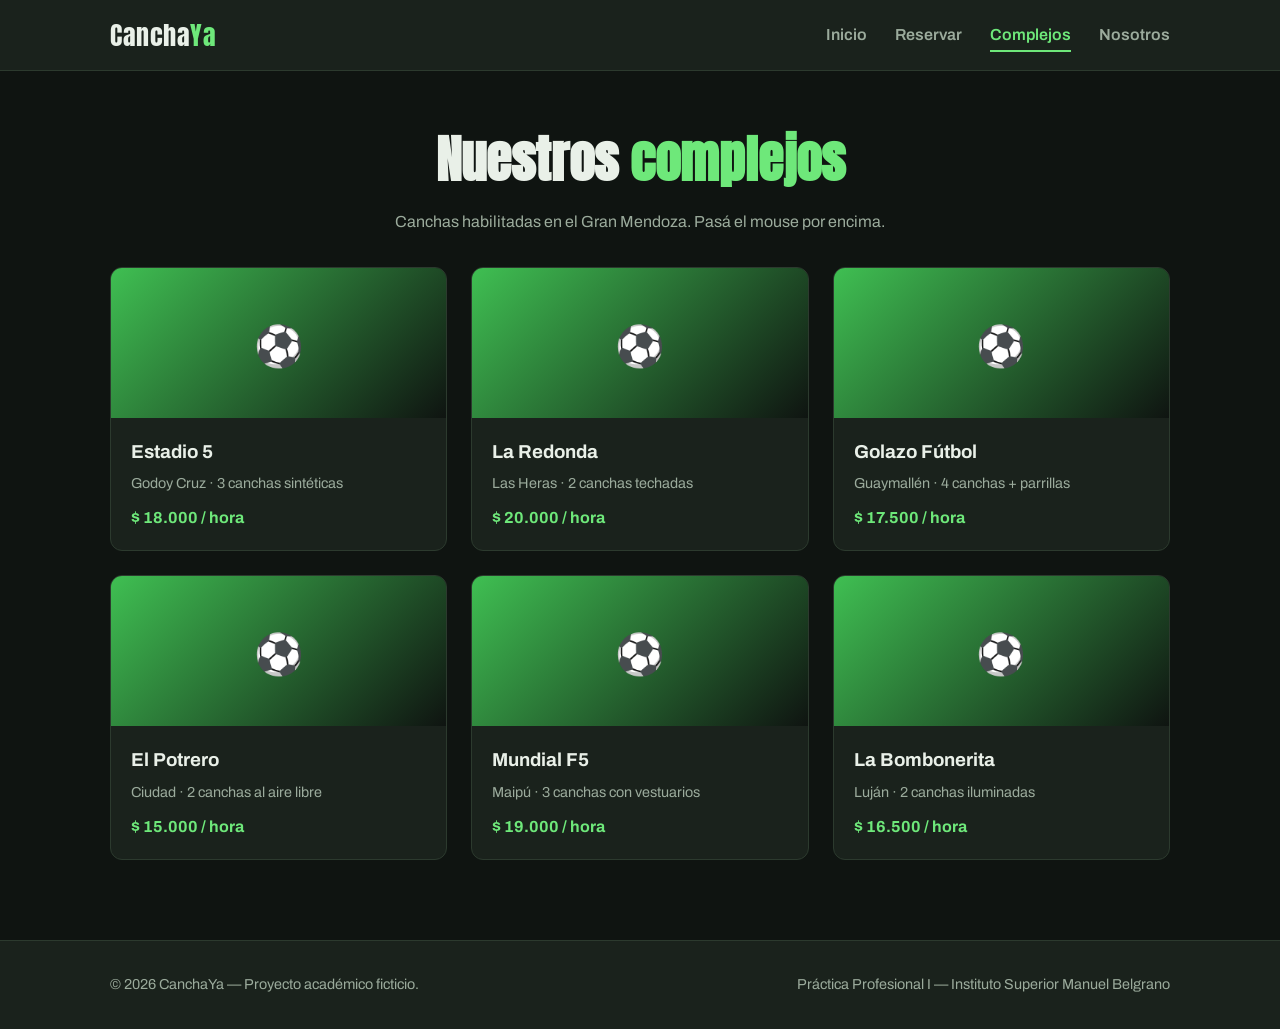
==== complejos.html @ 6e0f5f14 "Reorganiza el sitio a la raiz del repo" ====
<!DOCTYPE html>
<!-- =========================================================================
     PÁGINA: Complejos (complejos.html)
     RESPONSABLE: [GON] Gonzalo Tapia — Contenido / UX
     QUÉ HACE: listado de complejos ficticios en tarjetas. Contenido y orden
     visual son decisión de UX. La estructura común es de [FED] Federico.
     ========================================================================= -->
<html lang="es">
<head>
  <meta charset="UTF-8">
  <meta name="viewport" content="width=device-width, initial-scale=1.0">
  <!-- [GUS] meta author -->
  <meta name="author" content="Gonzalo Tapia">
  <meta name="description" content="Complejos de fútbol 5 disponibles en CanchaYa.">
  <title>Complejos — CanchaYa</title>
  <link rel="preconnect" href="https://fonts.googleapis.com">
  <link rel="preconnect" href="https://fonts.gstatic.com" crossorigin>
  <link href="https://fonts.googleapis.com/css2?family=Anton&family=Archivo:wght@400;600;700&display=swap" rel="stylesheet">
  <link rel="stylesheet" href="css/estilos.css">
</head>

<body>

  <!-- [FED] HEADER común -->
  <header class="cabecera">
    <div class="contenedor">
      <a href="index.html" class="logo">Cancha<span>Ya</span></a>
      <button class="hamburguesa" aria-label="Abrir menú">&#9776;</button>
      <nav>
        <ul class="menu">
          <li><a href="index.html">Inicio</a></li>
          <li><a href="reservar.html">Reservar</a></li>
          <li><a href="complejos.html" class="activo">Complejos</a></li>
          <li><a href="nosotros.html">Nosotros</a></li>
        </ul>
      </nav>
    </div>
  </header>

  <main>
    <section class="encabezado-pagina">
      <div class="contenedor">
        <h1>Nuestros <span>complejos</span></h1>
        <p>Canchas habilitadas en el Gran Mendoza. Pasá el mouse por encima.</p>
      </div>
    </section>

    <!-- [GON] grilla de complejos (contenido ficticio) -->
    <section class="contenedor">
      <div class="grilla-complejos">

        <article class="complejo">
          <div class="foto">⚽</div>
          <div class="info">
            <h3>Estadio 5</h3>
            <p class="dato">Godoy Cruz · 3 canchas sintéticas</p>
            <p class="precio">$ 18.000 / hora</p>
          </div>
        </article>

        <article class="complejo">
          <div class="foto">⚽</div>
          <div class="info">
            <h3>La Redonda</h3>
            <p class="dato">Las Heras · 2 canchas techadas</p>
            <p class="precio">$ 20.000 / hora</p>
          </div>
        </article>

        <article class="complejo">
          <div class="foto">⚽</div>
          <div class="info">
            <h3>Golazo Fútbol</h3>
            <p class="dato">Guaymallén · 4 canchas + parrillas</p>
            <p class="precio">$ 17.500 / hora</p>
          </div>
        </article>

        <article class="complejo">
          <div class="foto">⚽</div>
          <div class="info">
            <h3>El Potrero</h3>
            <p class="dato">Ciudad · 2 canchas al aire libre</p>
            <p class="precio">$ 15.000 / hora</p>
          </div>
        </article>

        <article class="complejo">
          <div class="foto">⚽</div>
          <div class="info">
            <h3>Mundial F5</h3>
            <p class="dato">Maipú · 3 canchas con vestuarios</p>
            <p class="precio">$ 19.000 / hora</p>
          </div>
        </article>

        <article class="complejo">
          <div class="foto">⚽</div>
          <div class="info">
            <h3>La Bombonerita</h3>
            <p class="dato">Luján · 2 canchas iluminadas</p>
            <p class="precio">$ 16.500 / hora</p>
          </div>
        </article>

      </div>
    </section>
  </main>

  <!-- [FED] FOOTER común -->
  <footer class="pie">
    <div class="contenedor">
      <span>© 2026 CanchaYa — Proyecto académico ficticio.</span>
      <span>Práctica Profesional I — Instituto Superior Manuel Belgrano</span>
    </div>
  </footer>

  <script src="js/menu.js"></script>
</body>
</html>
---- css/estilos.css ----
/* =========================================================================
   CanchaYa — Hoja de estilos compartida (la importan TODAS las páginas).
   -------------------------------------------------------------------------
   MAPA DE RESPONSABILIDADES (para Gustavo / documentación):
     [FED] Federico Cabrera  — Frontend / HTML  (base, layout, header/footer)
     [LEA] Leandro Licata    — Frontend / Formularios
     [GON] Gonzalo Tapia     — Contenido / UX
     [GUS] Gustavo Di Paola  — Documentación / Git
   Cada sección de abajo está etiquetada con la sigla del responsable.
   ========================================================================= */


/* ===== [FED] TOKENS DE DISEÑO =============================================
   Variables CSS reutilizables. Cambiando un valor acá cambia todo el sitio.
   Esto ADEMÁS es la guía de estilo que va en el PDF (colores y tipografías). */
:root {
  --color-fondo:        #0f1411;  /* fondo principal (verde casi negro) */
  --color-superficie:   #1a221c;  /* tarjetas y bloques */
  --color-texto:        #e9f0e8;  /* texto sobre fondo oscuro */
  --color-texto-suave:  #9bab9c;  /* texto secundario */
  --color-acento:       #6ee87a;  /* verde césped, color de marca */
  --color-acento-fuerte:#3fbf52;  /* hover del acento */
  --color-borde:        #2c3a2e;

  --fuente-titulo: "Anton", sans-serif;    /* títulos */
  --fuente-texto:  "Archivo", sans-serif;  /* texto */

  --radio:   12px;
  --sombra:  0 8px 24px rgba(0, 0, 0, .35);
  --ancho-max: 1100px;
}

/* ===== [FED] RESET Y BASE =================================================
   Emparejamos los márgenes por defecto del navegador para arrancar de cero. */
* {
  margin: 0;
  padding: 0;
  box-sizing: border-box; /* el padding no agranda el ancho del elemento */
}
body {
  font-family: var(--fuente-texto);
  background-color: var(--color-fondo);
  color: var(--color-texto);
  line-height: 1.6;
}

/* ===== [FED] CONTENEDOR ===================================================
   Clase reutilizable que centra el contenido y le da un ancho máximo. */
.contenedor {
  max-width: var(--ancho-max);
  margin: 0 auto;
  padding: 0 1.25rem;
}

/* ===== [FED] HEADER Y NAVEGACIÓN ==========================================
   Estructura común a todas las páginas: logo a la izquierda, menú a la der. */
.cabecera {
  background-color: var(--color-superficie);
  border-bottom: 1px solid var(--color-borde);
  position: sticky;  /* queda fija arriba al hacer scroll */
  top: 0;
  z-index: 10;
}
.cabecera .contenedor {
  display: flex;
  align-items: center;
  justify-content: space-between;
  height: 70px;
}
.logo {
  font-family: var(--fuente-titulo);
  font-size: 1.6rem;
  letter-spacing: .5px;
  color: var(--color-texto);
  text-decoration: none;
}
.logo span { color: var(--color-acento); }

.menu {
  display: flex;
  gap: 1.75rem;
  list-style: none;
}
.menu a {
  color: var(--color-texto-suave);
  text-decoration: none;
  font-weight: 600;
  padding: .4rem 0;
  transition: color .2s ease;
}
.menu a:hover { color: var(--color-acento); }  /* :hover pedido por rúbrica */

/* [GON] Decisión de UX: resaltar la página en la que estás parado. */
.menu a.activo {
  color: var(--color-acento);
  border-bottom: 2px solid var(--color-acento);
}

/* ===== [FED] BOTONES ======================================================
   Botón primario y secundario = componentes de la guía de estilo. */
.boton {
  display: inline-block;
  font-family: var(--fuente-texto);
  font-weight: 700;
  padding: .8rem 1.6rem;
  border-radius: var(--radio);
  border: 2px solid transparent;
  cursor: pointer;
  text-decoration: none;
  transition: transform .15s ease, background-color .2s ease;
}
.boton-primario { background-color: var(--color-acento); color: var(--color-fondo); }
.boton-primario:hover {
  background-color: var(--color-acento-fuerte);
  transform: translateY(-2px);
}
.boton-secundario {
  background-color: transparent;
  color: var(--color-acento);
  border-color: var(--color-acento);
}
.boton-secundario:hover { background-color: var(--color-acento); color: var(--color-fondo); }

/* ===== [FED] FOOTER =======================================================
   Pie común a todas las páginas. */
.pie {
  background-color: var(--color-superficie);
  border-top: 1px solid var(--color-borde);
  margin-top: 4rem;
  padding: 2rem 0;
  color: var(--color-texto-suave);
  font-size: .9rem;
}
.pie .contenedor {
  display: flex;
  flex-wrap: wrap;
  justify-content: space-between;
  gap: 1rem;
}

/* ===== [FED + GON] PÁGINA DE INICIO =======================================
   [FED] arma el layout del hero; [GON] define el contenido/mensajes. */
.hero { padding: 5rem 0; text-align: center; }
.hero h1 {
  font-family: var(--fuente-titulo);
  font-size: clamp(2.5rem, 6vw, 4.5rem); /* escala según el ancho de pantalla */
  line-height: 1.05;
  margin-bottom: 1rem;
}
.hero h1 span { color: var(--color-acento); }
.hero p {
  max-width: 600px;
  margin: 0 auto 2rem;
  color: var(--color-texto-suave);
  font-size: 1.15rem;
}
.hero-acciones { display: flex; gap: 1rem; justify-content: center; flex-wrap: wrap; }

/* [GON] Sección "cómo funciona": 3 pasos en tarjetas. */
.tarjetas {
  display: grid;
  grid-template-columns: repeat(3, 1fr);
  gap: 1.5rem;
  padding: 2rem 0 1rem;
}
.tarjeta {
  background-color: var(--color-superficie);
  border: 1px solid var(--color-borde);
  border-radius: var(--radio);
  padding: 2rem;
}
.tarjeta .numero { font-family: var(--fuente-titulo); font-size: 2rem; color: var(--color-acento); }
.tarjeta h3 { margin: .5rem 0; }
.tarjeta p { color: var(--color-texto-suave); }

/* ===== [FED] ENCABEZADO DE PÁGINAS INTERNAS =============================== */
.encabezado-pagina { padding: 3rem 0 1rem; text-align: center; }
.encabezado-pagina h1 {
  font-family: var(--fuente-titulo);
  font-size: clamp(2rem, 5vw, 3.2rem);
}
.encabezado-pagina h1 span { color: var(--color-acento); }
.encabezado-pagina p {
  color: var(--color-texto-suave);
  max-width: 600px;
  margin: .5rem auto 0;
}

/* ===== [LEA] FORMULARIO DE RESERVA ========================================
   Estilos de los controles + estados :hover y :focus. */
.formulario {
  background-color: var(--color-superficie);
  border: 1px solid var(--color-borde);
  border-radius: var(--radio);
  padding: 2rem;
  max-width: 640px;
  margin: 2rem auto;
  box-shadow: var(--sombra);
}
.campo { display: flex; flex-direction: column; margin-bottom: 1.25rem; }
.campo label { font-weight: 600; margin-bottom: .4rem; }
.campo input,
.campo select,
.campo textarea {
  font-family: var(--fuente-texto);
  font-size: 1rem;
  padding: .7rem .9rem;
  background-color: var(--color-fondo);
  color: var(--color-texto);
  border: 1px solid var(--color-borde);
  border-radius: 8px;
  transition: border-color .2s ease, box-shadow .2s ease;
}
/* :hover en input/select/textarea lo pide la rúbrica */
.campo input:hover,
.campo select:hover,
.campo textarea:hover { border-color: var(--color-texto-suave); }
/* :focus = cuando el campo está seleccionado (mejora la UX) */
.campo input:focus,
.campo select:focus,
.campo textarea:focus {
  outline: none;
  border-color: var(--color-acento);
  box-shadow: 0 0 0 3px rgba(110, 232, 122, .15);
}
.fila { display: grid; grid-template-columns: 1fr 1fr; gap: 1.25rem; }
.formulario .boton { width: 100%; font-size: 1.05rem; }

/* ===== [GON] LISTADO DE COMPLEJOS ========================================= */
.grilla-complejos {
  display: grid;
  grid-template-columns: repeat(3, 1fr);
  gap: 1.5rem;
  padding: 1rem 0;
}
.complejo {
  background-color: var(--color-superficie);
  border: 1px solid var(--color-borde);
  border-radius: var(--radio);
  overflow: hidden;
  transition: transform .2s ease, border-color .2s ease;
}
.complejo:hover { transform: translateY(-4px); border-color: var(--color-acento); }
.complejo .foto {
  height: 150px;
  background: linear-gradient(135deg, var(--color-acento-fuerte), var(--color-fondo));
  display: flex; align-items: center; justify-content: center;
  font-family: var(--fuente-titulo); font-size: 2.5rem; color: var(--color-fondo);
}
.complejo .info { padding: 1.25rem; }
.complejo h3 { margin-bottom: .3rem; }
.complejo .dato { color: var(--color-texto-suave); font-size: .9rem; }
.complejo .precio { color: var(--color-acento); font-weight: 700; margin-top: .6rem; }

/* ===== [GON] EQUIPO (página Nosotros) ===================================== */
.grilla-equipo {
  display: grid;
  grid-template-columns: repeat(4, 1fr);
  gap: 1.5rem;
  padding: 1rem 0;
}
.miembro {
  background-color: var(--color-superficie);
  border: 1px solid var(--color-borde);
  border-radius: var(--radio);
  padding: 1.5rem;
  text-align: center;
}
.miembro .avatar {
  width: 80px; height: 80px; border-radius: 50%;
  margin: 0 auto 1rem;
  background-color: var(--color-acento); color: var(--color-fondo);
  display: flex; align-items: center; justify-content: center;
  font-family: var(--fuente-titulo); font-size: 1.8rem;
}
.miembro h3 { margin-bottom: .2rem; }
.miembro .rol { color: var(--color-acento); font-size: .9rem; font-weight: 600; }
.miembro p { color: var(--color-texto-suave); font-size: .9rem; margin-top: .5rem; }

/* ===== [FED] ANIMACIÓN DE ENTRADA =========================================
   El hero aparece en cascada al cargar la página. */
@keyframes aparecer {
  from { opacity: 0; transform: translateY(20px); }
  to   { opacity: 1; transform: translateY(0); }
}
.hero h1       { animation: aparecer .6s ease both; }
.hero p        { animation: aparecer .6s ease .15s both; }
.hero-acciones { animation: aparecer .6s ease .30s both; }

/* ===== [FED] BOTÓN HAMBURGUESA (implementación) ===========================
   [GON] aporta la decisión de UX de tener menú colapsable en móvil. */
.hamburguesa {
  display: none;  /* oculto en escritorio */
  background: none; border: none;
  color: var(--color-texto);
  font-size: 1.8rem; cursor: pointer;
  transition: color .2s ease;
}
.hamburguesa:hover { color: var(--color-acento); }

/* ===== [FED + GON] RESPONSIVE ============================================= */
@media (max-width: 900px) {
  .grilla-equipo    { grid-template-columns: repeat(2, 1fr); }
  .grilla-complejos { grid-template-columns: repeat(2, 1fr); }
}
@media (max-width: 720px) {
  .tarjetas { grid-template-columns: 1fr; }
  /* Menú móvil: el botón aparece y el menú se vuelve panel desplegable */
  .hamburguesa { display: block; }
  .menu {
    display: none;
    position: absolute; top: 100%; left: 0; right: 0;
    flex-direction: column;
    background-color: var(--color-superficie);
    border-bottom: 1px solid var(--color-borde);
    padding: 1rem 1.25rem; gap: 1rem;
  }
  .menu.abierto { display: flex; } /* el JS agrega esta clase al hacer clic */
}
@media (max-width: 600px) {
  .fila { grid-template-columns: 1fr; }
  .grilla-equipo,
  .grilla-complejos { grid-template-columns: 1fr; }
}
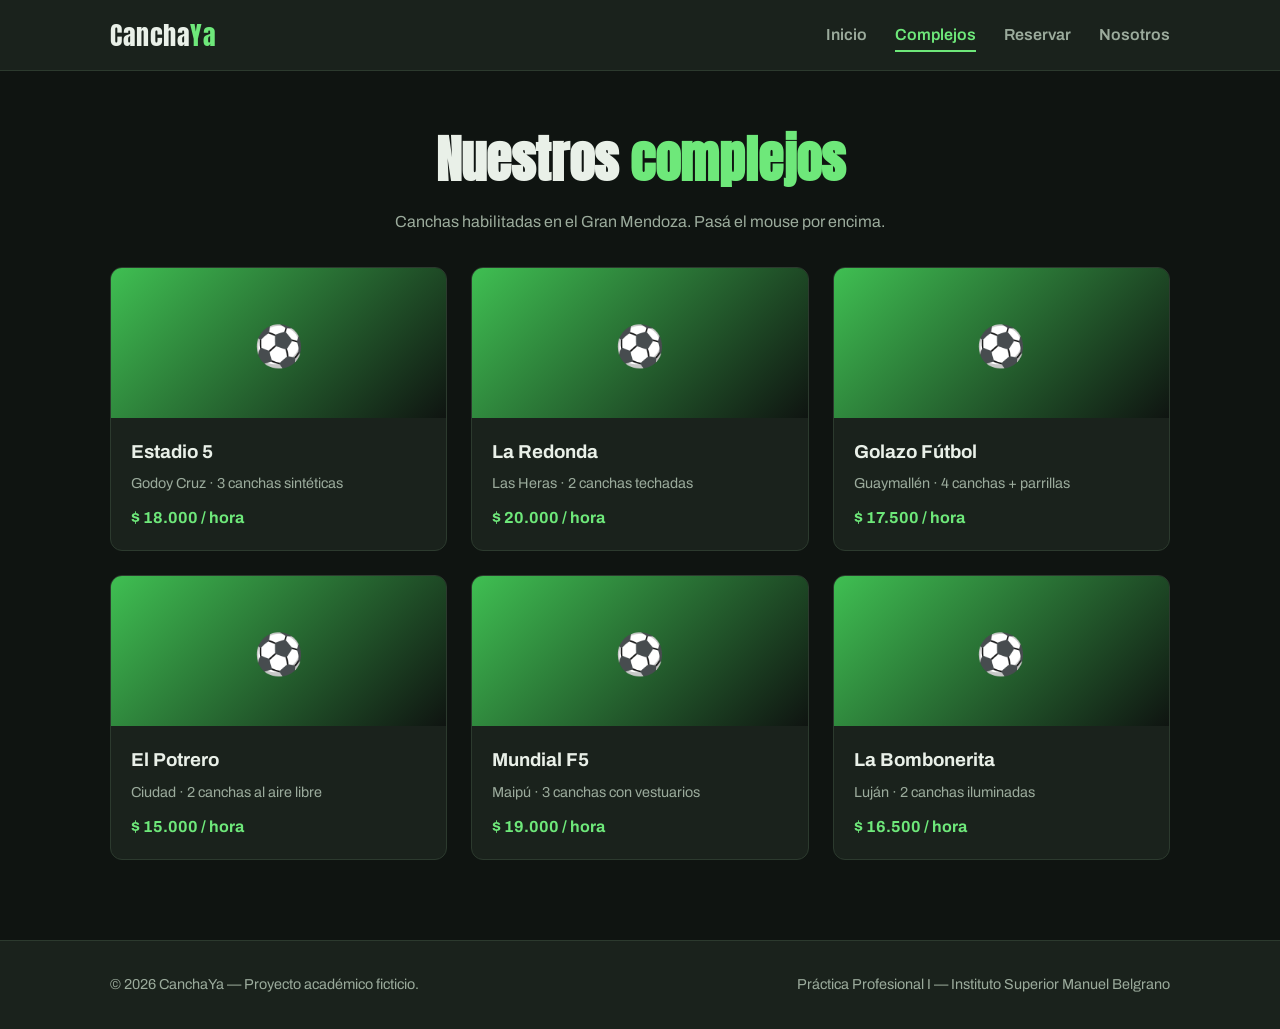
==== commit 780c5587: "refactor: reorder navbar links across site" ====
--- a/complejos.html
+++ b/complejos.html
@@ -29,8 +29,8 @@
       <nav>
         <ul class="menu">
           <li><a href="index.html">Inicio</a></li>
+          <li><a href="complejos.html" class="activo">Complejos</a></li>
           <li><a href="reservar.html">Reservar</a></li>
-          <li><a href="complejos.html" class="activo">Complejos</a></li>
           <li><a href="nosotros.html">Nosotros</a></li>
         </ul>
       </nav>
--- a/css/estilos.css
+++ b/css/estilos.css
@@ -42,6 +42,12 @@
   background-color: var(--color-fondo);
   color: var(--color-texto);
   line-height: 1.6;
+  display: flex;
+  flex-direction: column;
+  min-height: 100vh;
+}
+main {
+  flex: 1;
 }
 
 /* ===== [FED] CONTENEDOR ===================================================
@@ -138,9 +144,20 @@
   gap: 1rem;
 }
 
-/* ===== [FED + GON] PÁGINA DE INICIO =======================================
+/* [FED + GON] PÁGINA DE INICIO =======================================
    [FED] arma el layout del hero; [GON] define el contenido/mensajes. */
-.hero { padding: 5rem 0; text-align: center; }
+.hero {
+    min-height: 100vh;
+    display: flex;
+    align-items: center;
+    justify-content: center;
+    text-align: center;
+    background: linear-gradient(rgba(15, 20, 17, .75), rgba(15, 20, 17, .85)), url("https://images.unsplash.com/photo-1517466787929-bc90951d0974?auto=format&fit=crop&w=1600&q=80") center/cover;
+    color: var(--color-texto);
+}
+.hero-contenido {
+    max-width: 700px;
+}
 .hero h1 {
   font-family: var(--fuente-titulo);
   font-size: clamp(2.5rem, 6vw, 4.5rem); /* escala según el ancho de pantalla */
@@ -223,6 +240,13 @@
   border-color: var(--color-acento);
   box-shadow: 0 0 0 3px rgba(110, 232, 122, .15);
 }
+
+/* Ajuste para iconos de fecha/tiempo en modo oscuro */
+.campo input[type="date"]::-webkit-calendar-picker-indicator,
+.campo input[type="time"]::-webkit-calendar-picker-indicator {
+    filter: invert(1);
+}
+
 .fila { display: grid; grid-template-columns: 1fr 1fr; gap: 1.25rem; }
 .formulario .boton { width: 100%; font-size: 1.05rem; }
 
@@ -295,6 +319,7 @@
   color: var(--color-texto);
   font-size: 1.8rem; cursor: pointer;
   transition: color .2s ease;
+  margin-left: auto;
 }
 .hamburguesa:hover { color: var(--color-acento); }
 
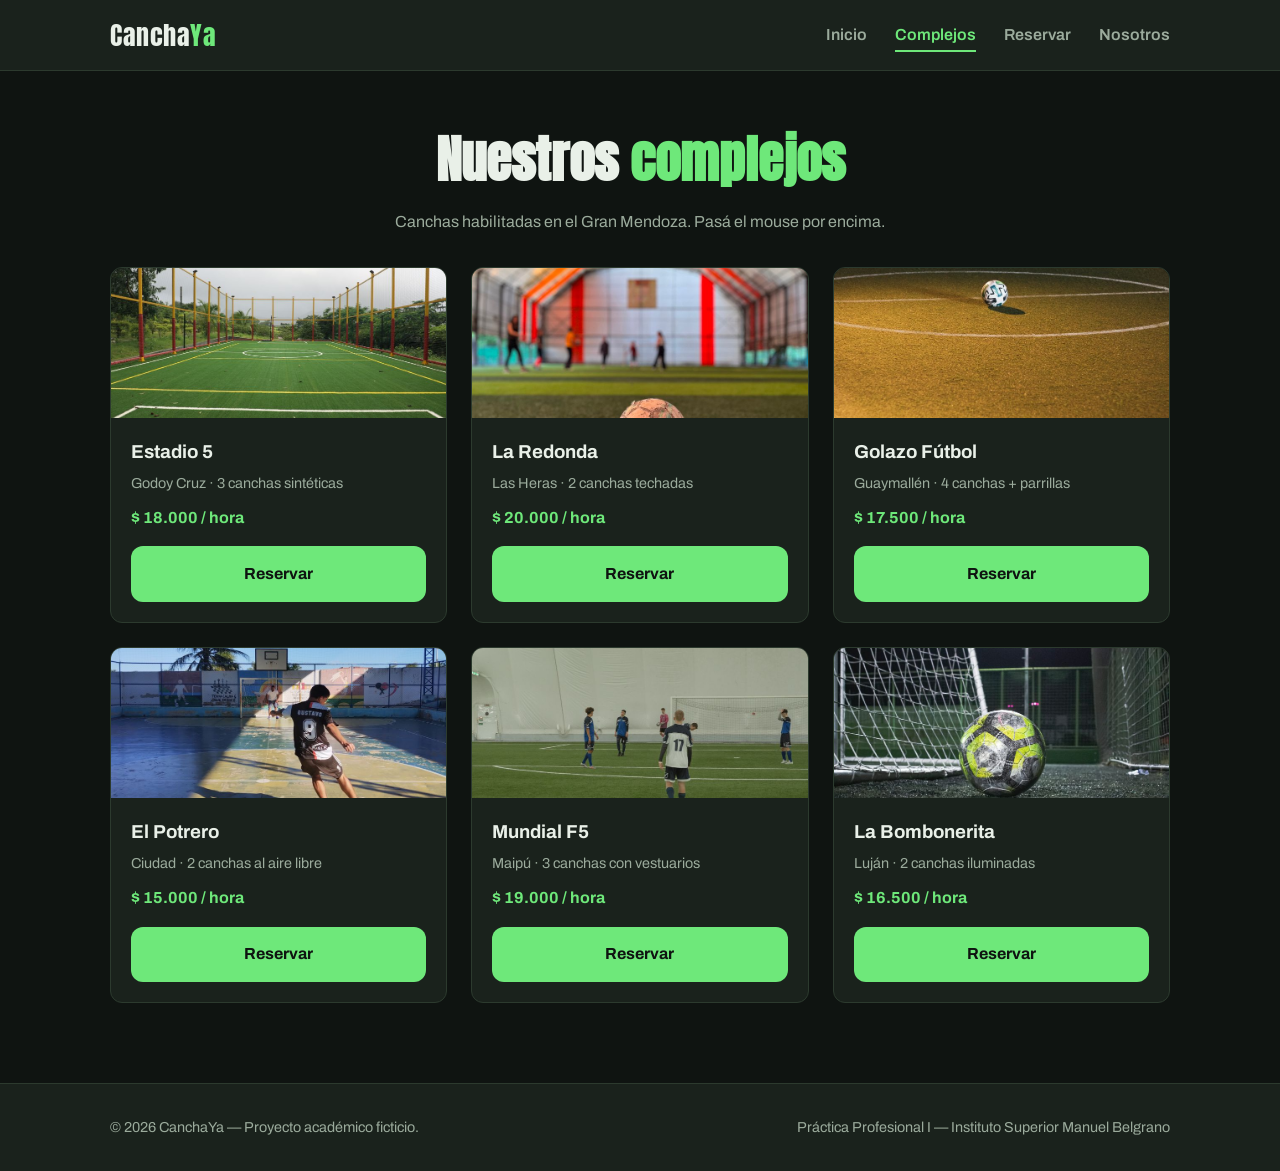
==== commit 03589eab: "feat: usar imágenes propias y completar el formulario de reserva - Nosotros: fotos reales del equipo" ====
--- a/complejos.html
+++ b/complejos.html
@@ -50,56 +50,62 @@
       <div class="grilla-complejos">
 
         <article class="complejo">
-          <div class="foto">⚽</div>
+          <img class="foto" src="assets/images/canchas/cancha1.jpg" alt="Cancha sintética de Estadio 5">
           <div class="info">
             <h3>Estadio 5</h3>
             <p class="dato">Godoy Cruz · 3 canchas sintéticas</p>
             <p class="precio">$ 18.000 / hora</p>
+            <a class="boton boton-primario" href="reservar.html">Reservar</a>
           </div>
         </article>
 
         <article class="complejo">
-          <div class="foto">⚽</div>
+          <img class="foto" src="assets/images/canchas/cancha2.jpg" alt="Cancha techada de La Redonda">
           <div class="info">
             <h3>La Redonda</h3>
             <p class="dato">Las Heras · 2 canchas techadas</p>
             <p class="precio">$ 20.000 / hora</p>
+            <a class="boton boton-primario" href="reservar.html">Reservar</a>
           </div>
         </article>
 
         <article class="complejo">
-          <div class="foto">⚽</div>
+          <img class="foto" src="assets/images/canchas/cancha3.jpg" alt="Cancha de Golazo Fútbol">
           <div class="info">
             <h3>Golazo Fútbol</h3>
             <p class="dato">Guaymallén · 4 canchas + parrillas</p>
             <p class="precio">$ 17.500 / hora</p>
+            <a class="boton boton-primario" href="reservar.html">Reservar</a>
           </div>
         </article>
 
         <article class="complejo">
-          <div class="foto">⚽</div>
+          <img class="foto" src="assets/images/canchas/cancha4.jpg" alt="Cancha al aire libre de El Potrero">
           <div class="info">
             <h3>El Potrero</h3>
             <p class="dato">Ciudad · 2 canchas al aire libre</p>
             <p class="precio">$ 15.000 / hora</p>
+            <a class="boton boton-primario" href="reservar.html">Reservar</a>
           </div>
         </article>
 
         <article class="complejo">
-          <div class="foto">⚽</div>
+          <img class="foto" src="assets/images/canchas/cancha5.jpg" alt="Cancha con vestuarios de Mundial F5">
           <div class="info">
             <h3>Mundial F5</h3>
             <p class="dato">Maipú · 3 canchas con vestuarios</p>
             <p class="precio">$ 19.000 / hora</p>
+            <a class="boton boton-primario" href="reservar.html">Reservar</a>
           </div>
         </article>
 
         <article class="complejo">
-          <div class="foto">⚽</div>
+          <img class="foto" src="assets/images/canchas/cancha6.jpg" alt="Cancha iluminada de La Bombonerita">
           <div class="info">
             <h3>La Bombonerita</h3>
             <p class="dato">Luján · 2 canchas iluminadas</p>
             <p class="precio">$ 16.500 / hora</p>
+            <a class="boton boton-primario" href="reservar.html">Reservar</a>
           </div>
         </article>
 
--- a/css/estilos.css
+++ b/css/estilos.css
@@ -152,7 +152,7 @@
     align-items: center;
     justify-content: center;
     text-align: center;
-    background: linear-gradient(rgba(15, 20, 17, .75), rgba(15, 20, 17, .85)), url("https://images.unsplash.com/photo-1517466787929-bc90951d0974?auto=format&fit=crop&w=1600&q=80") center/cover;
+    background: linear-gradient(rgba(15, 20, 17, .75), rgba(15, 20, 17, .85)), url("../assets/images/hero.jpg") center/cover;
     color: var(--color-texto);
 }
 .hero-contenido {
@@ -271,10 +271,12 @@
   display: flex; align-items: center; justify-content: center;
   font-family: var(--fuente-titulo); font-size: 2.5rem; color: var(--color-fondo);
 }
+.complejo img.foto { width: 100%; object-fit: cover; display: block; }
 .complejo .info { padding: 1.25rem; }
 .complejo h3 { margin-bottom: .3rem; }
 .complejo .dato { color: var(--color-texto-suave); font-size: .9rem; }
 .complejo .precio { color: var(--color-acento); font-weight: 700; margin-top: .6rem; }
+.complejo .info .boton { margin-top: 1rem; width: 100%; text-align: center; }
 
 /* ===== [GON] EQUIPO (página Nosotros) ===================================== */
 .grilla-equipo {
@@ -297,6 +299,7 @@
   display: flex; align-items: center; justify-content: center;
   font-family: var(--fuente-titulo); font-size: 1.8rem;
 }
+.miembro img.avatar { object-fit: cover; }
 .miembro h3 { margin-bottom: .2rem; }
 .miembro .rol { color: var(--color-acento); font-size: .9rem; font-weight: 600; }
 .miembro p { color: var(--color-texto-suave); font-size: .9rem; margin-top: .5rem; }
